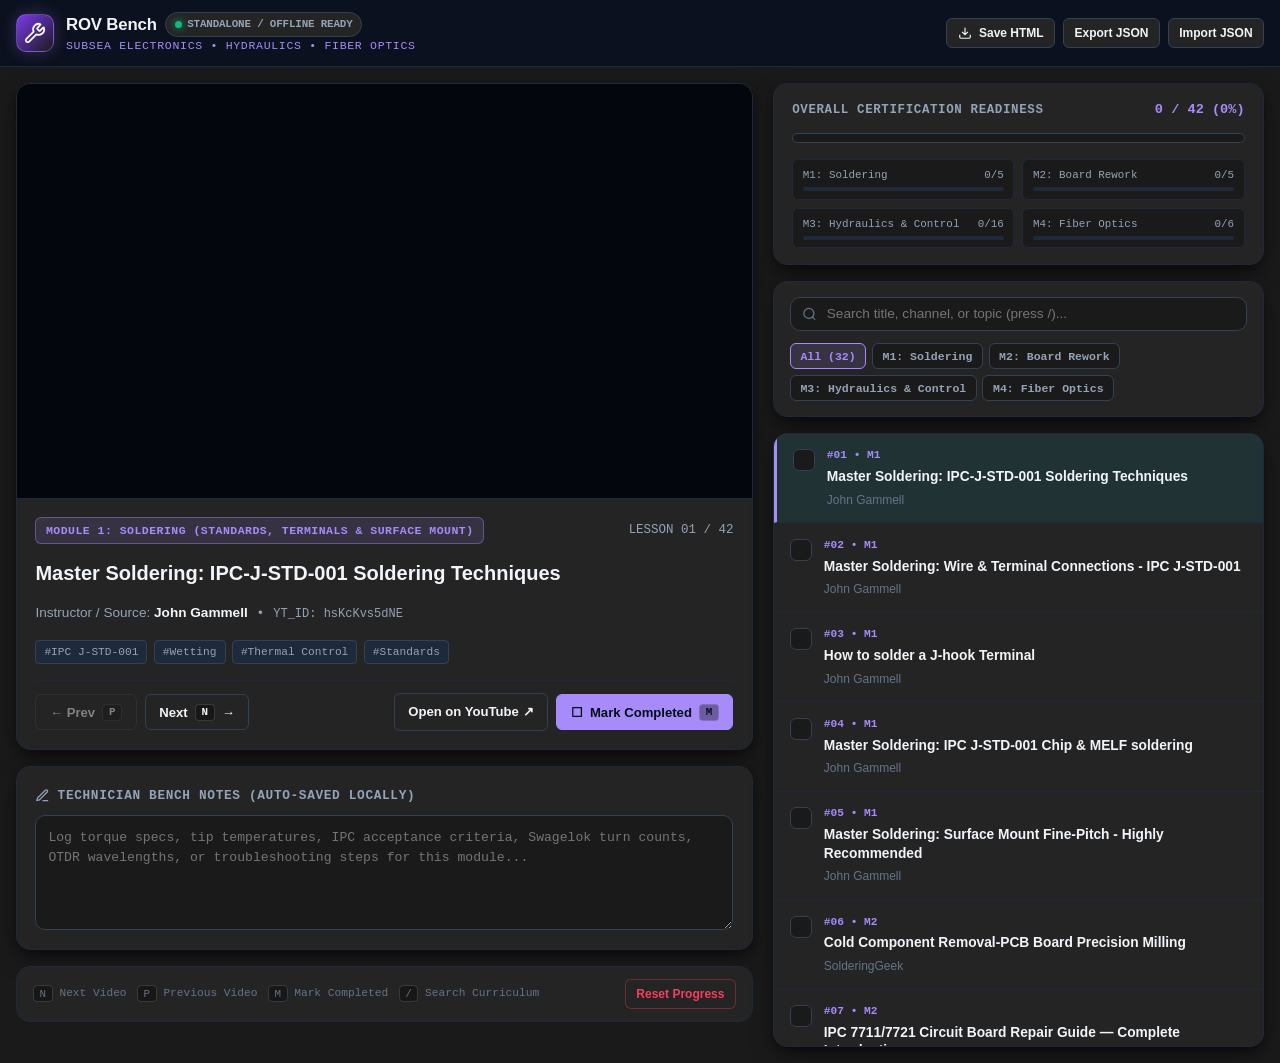
==== index.html @ f8f9118e "Fix curriculum syntax error: missing commas between module sections so script parses and stage rende" ====
<!DOCTYPE html>
<html lang="en" class="dark">
<head>
  <meta charset="UTF-8" />
  <meta name="viewport" content="width=device-width, initial-scale=1.0, maximum-scale=5.0" />
  <meta name="theme-color" content="#1a1a1a" />
  <meta name="apple-mobile-web-app-capable" content="yes" />
  <meta name="apple-mobile-web-app-status-bar-style" content="black-translucent" />
  <meta name="apple-mobile-web-app-title" content="ROV Bench" />
  <meta name="description" content="Complete ROV Bench covering Soldering, Board Rework, Hydraulics, Fiber Optics, Electrical/HV Safety, Schematics, LARS, and HSEQ." />
  <title>ROV Bench</title>
  <link rel="manifest" href="manifest.webmanifest" />
  <link rel="apple-touch-icon" href="icon-192.png" />
  <style>
    /* ==========================================================================
       DESIGN TOKENS & RESET (Zero-Dependency Tactical/Subsea Dark UI)
       ========================================================================== */
    :root {
      --bg-void: #070b14;
      --bg-base: #1a1a1a;
      --bg-surface: #242424;
      --bg-elevated: #1e293b;
      --bg-hover: #263349;
      --border-subtle: #1e293b;
      --border-strong: #334155;
      --text-primary: #f1f5f9;
      --text-secondary: #94a3b8;
      --text-muted: #64748b;
      --accent-cyan: #a78bfa;
      --accent-cyan-dim: rgba(167, 139, 250, 0.14);
      --accent-cyan-border: rgba(167, 139, 250, 0.4);
      --accent-amber: #f59e0b;
      --accent-amber-dim: rgba(245, 158, 11, 0.15);
      --accent-emerald: #10b981;
      --accent-emerald-dim: rgba(16, 185, 129, 0.15);
      --accent-rose: #f43f5e;
      --font-sans: -apple-system, BlinkMacSystemFont, "Segoe UI", Roboto, Oxygen, Ubuntu, Cantarell, "Helvetica Neue", sans-serif;
      --font-mono: ui-monospace, SFMono-Regular, Menlo, Monaco, Consolas, "Liberation Mono", "Courier New", monospace;
      --radius-sm: 6px;
      --radius-md: 10px;
      --radius-lg: 14px;
      --shadow-card: 0 10px 25px -5px rgba(0, 0, 0, 0.55), 0 4px 10px -2px rgba(0, 0, 0, 0.4);
    }

    *, *::before, *::after {
      box-sizing: border-box;
      margin: 0;
      padding: 0;
    }

    html, body {
      background-color: var(--bg-base);
      color: var(--text-primary);
      font-family: var(--font-sans);
      line-height: 1.5;
      min-height: 100vh;
      overflow-x: hidden;
      -webkit-font-smoothing: antialiased;
    }

    /* Custom Scrollbars */
    ::-webkit-scrollbar {
      width: 8px;
      height: 8px;
    }
    ::-webkit-scrollbar-track {
      background: var(--bg-base);
    }
    ::-webkit-scrollbar-thumb {
      background: var(--border-strong);
      border-radius: 4px;
    }
    ::-webkit-scrollbar-thumb:hover {
      background: var(--text-muted);
    }

    /* ==========================================================================
       HEADER & TELEMETRY TOPBAR
       ========================================================================== */
    .topbar {
      position: sticky;
      top: 0;
      z-index: 50;
      background: rgba(11, 17, 32, 0.92);
      backdrop-filter: blur(12px);
      border-bottom: 1px solid var(--border-subtle);
      padding: 0.75rem 1rem;
    }

    .topbar-inner {
      max-width: 1440px;
      margin: 0 auto;
      display: flex;
      flex-wrap: wrap;
      align-items: center;
      justify-content: space-between;
      gap: 0.75rem;
    }

    .brand {
      display: flex;
      align-items: center;
      gap: 0.75rem;
    }

    .brand-icon {
      width: 38px;
      height: 38px;
      border-radius: var(--radius-md);
      background: linear-gradient(135deg, #7c3aed, #1a1a1a);
      border: 1px solid var(--accent-cyan-border);
      display: flex;
      align-items: center;
      justify-content: center;
      flex-shrink: 0;
      box-shadow: 0 0 15px rgba(167, 139, 250, 0.25);
    }

    .brand-title {
      font-size: 1.05rem;
      font-weight: 700;
      letter-spacing: -0.01em;
      color: var(--text-primary);
      display: flex;
      align-items: center;
      gap: 0.5rem;
    }

    .brand-sub {
      font-family: var(--font-mono);
      font-size: 0.72rem;
      color: var(--accent-cyan);
      text-transform: uppercase;
      letter-spacing: 0.06em;
    }

    .pwa-status-badge {
      display: inline-flex;
      align-items: center;
      gap: 0.35rem;
      font-family: var(--font-mono);
      font-size: 0.68rem;
      padding: 0.2rem 0.55rem;
      border-radius: 999px;
      background: var(--bg-surface);
      border: 1px solid var(--border-strong);
      color: var(--text-secondary);
    }

    .status-dot {
      width: 7px;
      height: 7px;
      border-radius: 50%;
      background: var(--accent-emerald);
      box-shadow: 0 0 8px var(--accent-emerald);
    }

    .status-dot.offline {
      background: var(--accent-amber);
      box-shadow: 0 0 8px var(--accent-amber);
    }

    .topbar-actions {
      display: flex;
      flex-wrap: wrap;
      align-items: center;
      gap: 0.5rem;
    }

    /* ==========================================================================
       BUTTONS & INTERACTIVE CONTROLS
       ========================================================================== */
    .btn {
      display: inline-flex;
      align-items: center;
      justify-content: center;
      gap: 0.45rem;
      font-family: var(--font-sans);
      font-size: 0.82rem;
      font-weight: 600;
      padding: 0.5rem 0.85rem;
      border-radius: var(--radius-sm);
      border: 1px solid var(--border-strong);
      background: var(--bg-surface);
      color: var(--text-primary);
      cursor: pointer;
      transition: all 0.15s ease;
      text-decoration: none;
      user-select: none;
      min-height: 36px;
    }

    .btn:hover {
      background: var(--bg-elevated);
      border-color: var(--text-muted);
    }

    .btn:active {
      transform: translateY(1px);
    }

    .btn:disabled {
      opacity: 0.45;
      cursor: not-allowed;
      pointer-events: none;
    }

    .btn-primary {
      background: var(--accent-cyan);
      border-color: var(--accent-cyan);
      color: #041019;
    }

    .btn-primary:hover {
      background: #22d3ee;
      border-color: #22d3ee;
    }

    .btn-success {
      background: var(--accent-emerald-dim);
      border-color: rgba(16, 185, 129, 0.5);
      color: #34d399;
    }

    .btn-success:hover {
      background: rgba(16, 185, 129, 0.25);
    }

    .btn-amber {
      background: var(--accent-amber-dim);
      border-color: rgba(245, 158, 11, 0.45);
      color: #fbbf24;
    }

    .btn-amber:hover {
      background: rgba(245, 158, 11, 0.25);
    }

    .btn-sm {
      font-size: 0.75rem;
      padding: 0.35rem 0.65rem;
      min-height: 30px;
    }

    .kbd {
      font-family: var(--font-mono);
      font-size: 0.68rem;
      padding: 0.1rem 0.35rem;
      border-radius: 4px;
      background: rgba(0, 0, 0, 0.35);
      border: 1px solid rgba(255, 255, 255, 0.15);
      color: inherit;
    }

    /* ==========================================================================
       MAIN LAYOUT GRID
       ========================================================================== */
    .app-container {
      max-width: 1440px;
      margin: 0 auto;
      padding: 1rem;
      display: grid;
      grid-template-columns: 1fr;
      gap: 1.25rem;
    }

    @media (min-width: 1080px) {
      .app-container {
        grid-template-columns: minmax(0, 1.35fr) minmax(380px, 0.9fr);
        align-items: start;
      }
    }

    /* ==========================================================================
       STAGE / VIDEO PLAYER PANEL
       ========================================================================== */
    .stage-column {
      display: flex;
      flex-direction: column;
      gap: 1rem;
    }

    .card {
      background: var(--bg-surface);
      border: 1px solid var(--border-subtle);
      border-radius: var(--radius-lg);
      box-shadow: var(--shadow-card);
      overflow: hidden;
    }

    .player-wrapper {
      position: relative;
      width: 100%;
      padding-top: 56.25%; /* 16:9 Aspect Ratio */
      background: #03060c;
      border-bottom: 1px solid var(--border-subtle);
    }

    .player-wrapper iframe {
      position: absolute;
      top: 0;
      left: 0;
      width: 100%;
      height: 100%;
      border: 0;
    }

    .offline-player-notice {
      position: absolute;
      inset: 0;
      display: none;
      flex-direction: column;
      align-items: center;
      justify-content: center;
      text-align: center;
      padding: 1.5rem;
      background: radial-gradient(circle at center, #0f172a, #050811);
      gap: 0.75rem;
    }

    .offline-player-notice.visible {
      display: flex;
    }

    .stage-body {
      padding: 1.15rem;
      display: flex;
      flex-direction: column;
      gap: 1rem;
    }

    .stage-meta-top {
      display: flex;
      flex-wrap: wrap;
      align-items: center;
      justify-content: space-between;
      gap: 0.5rem;
    }

    .module-pill {
      font-family: var(--font-mono);
      font-size: 0.72rem;
      font-weight: 600;
      text-transform: uppercase;
      letter-spacing: 0.04em;
      padding: 0.25rem 0.6rem;
      border-radius: var(--radius-sm);
      background: var(--accent-cyan-dim);
      border: 1px solid var(--accent-cyan-border);
      color: var(--accent-cyan);
    }

    .lesson-index {
      font-family: var(--font-mono);
      font-size: 0.78rem;
      color: var(--text-secondary);
    }

    .video-heading {
      font-size: 1.25rem;
      font-weight: 700;
      line-height: 1.35;
      color: var(--text-primary);
    }

    .channel-row {
      display: flex;
      flex-wrap: wrap;
      align-items: center;
      gap: 0.65rem;
      font-size: 0.85rem;
      color: var(--text-secondary);
    }

    .tag-list {
      display: flex;
      flex-wrap: wrap;
      gap: 0.4rem;
    }

    .tag {
      font-family: var(--font-mono);
      font-size: 0.7rem;
      padding: 0.18rem 0.5rem;
      border-radius: 4px;
      background: var(--bg-elevated);
      color: var(--text-secondary);
      border: 1px solid var(--border-strong);
    }

    .stage-controls {
      display: flex;
      flex-wrap: wrap;
      align-items: center;
      justify-content: space-between;
      gap: 0.65rem;
      padding-top: 0.75rem;
      border-top: 1px solid var(--border-subtle);
    }

    .nav-group {
      display: flex;
      align-items: center;
      gap: 0.5rem;
    }

    /* ==========================================================================
       TECHNICIAN BENCH NOTES
       ========================================================================== */
    .notes-panel {
      padding: 1.15rem;
      display: flex;
      flex-direction: column;
      gap: 0.65rem;
    }

    .notes-header {
      display: flex;
      align-items: center;
      justify-content: space-between;
      gap: 0.5rem;
    }

    .notes-title {
      font-family: var(--font-mono);
      font-size: 0.8rem;
      font-weight: 700;
      text-transform: uppercase;
      letter-spacing: 0.05em;
      color: var(--text-secondary);
      display: flex;
      align-items: center;
      gap: 0.45rem;
    }

    .notes-saved-indicator {
      font-family: var(--font-mono);
      font-size: 0.72rem;
      color: var(--accent-emerald);
      opacity: 0;
      transition: opacity 0.25s ease;
    }

    .notes-saved-indicator.show {
      opacity: 1;
    }

    .notes-textarea {
      width: 100%;
      min-height: 115px;
      resize: vertical;
      background: var(--bg-base);
      border: 1px solid var(--border-strong);
      border-radius: var(--radius-md);
      padding: 0.75rem;
      color: var(--text-primary);
      font-family: var(--font-mono);
      font-size: 0.82rem;
      line-height: 1.5;
      transition: border-color 0.15s ease;
    }

    .notes-textarea:focus {
      outline: none;
      border-color: var(--accent-cyan);
    }

    /* ==========================================================================
       CURRICULUM SIDEBAR & PROGRESS TELEMETRY
       ========================================================================== */
    .sidebar-column {
      display: flex;
      flex-direction: column;
      gap: 1rem;
    }

    .progress-card {
      padding: 1rem 1.15rem;
      display: flex;
      flex-direction: column;
      gap: 0.75rem;
    }

    .progress-header {
      display: flex;
      align-items: baseline;
      justify-content: space-between;
      gap: 0.5rem;
    }

    .progress-label {
      font-family: var(--font-mono);
      font-size: 0.78rem;
      font-weight: 700;
      text-transform: uppercase;
      letter-spacing: 0.05em;
      color: var(--text-secondary);
    }

    .progress-stats {
      font-family: var(--font-mono);
      font-size: 0.85rem;
      font-weight: 700;
      color: var(--accent-cyan);
    }

    .progress-track {
      width: 100%;
      height: 10px;
      background: var(--bg-base);
      border-radius: 999px;
      overflow: hidden;
      border: 1px solid var(--border-strong);
    }

    .progress-fill {
      height: 100%;
      width: 0%;
      background: linear-gradient(90deg, #0891b2, #10b981);
      transition: width 0.3s cubic-bezier(0.4, 0, 0.2, 1);
    }

    .module-mini-bars {
      display: grid;
      grid-template-columns: repeat(2, 1fr);
      gap: 0.5rem;
      padding-top: 0.25rem;
    }

    .mini-stat {
      background: var(--bg-base);
      border: 1px solid var(--border-subtle);
      border-radius: var(--radius-sm);
      padding: 0.45rem 0.6rem;
      display: flex;
      flex-direction: column;
      gap: 0.25rem;
    }

    .mini-stat-top {
      display: flex;
      justify-content: space-between;
      font-family: var(--font-mono);
      font-size: 0.68rem;
      color: var(--text-secondary);
    }

    .mini-track {
      height: 4px;
      background: var(--bg-elevated);
      border-radius: 2px;
      overflow: hidden;
    }

    .mini-fill {
      height: 100%;
      background: var(--accent-cyan);
      transition: width 0.3s ease;
    }

    /* Filter & Search Controls */
    .filter-card {
      padding: 0.9rem 1rem;
      display: flex;
      flex-direction: column;
      gap: 0.75rem;
    }

    .search-box {
      position: relative;
      width: 100%;
    }

    .search-input {
      width: 100%;
      background: var(--bg-base);
      border: 1px solid var(--border-strong);
      border-radius: var(--radius-md);
      padding: 0.55rem 0.85rem 0.55rem 2.25rem;
      color: var(--text-primary);
      font-family: var(--font-sans);
      font-size: 0.85rem;
    }

    .search-input:focus {
      outline: none;
      border-color: var(--accent-cyan);
    }

    .search-icon {
      position: absolute;
      left: 0.75rem;
      top: 50%;
      transform: translateY(-50%);
      color: var(--text-muted);
      pointer-events: none;
    }

    .filter-tabs {
      display: flex;
      flex-wrap: wrap;
      gap: 0.35rem;
    }

    .tab-btn {
      font-family: var(--font-mono);
      font-size: 0.72rem;
      font-weight: 600;
      padding: 0.35rem 0.6rem;
      border-radius: var(--radius-sm);
      background: var(--bg-base);
      border: 1px solid var(--border-strong);
      color: var(--text-secondary);
      cursor: pointer;
      transition: all 0.15s ease;
    }

    .tab-btn:hover {
      color: var(--text-primary);
      border-color: var(--text-muted);
    }

    .tab-btn.active {
      background: var(--accent-cyan-dim);
      border-color: var(--accent-cyan);
      color: var(--accent-cyan);
    }

    /* Curriculum List */
    .lesson-list {
      display: flex;
      flex-direction: column;
      max-height: 68vh;
      overflow-y: auto;
    }

    .lesson-item {
      display: flex;
      align-items: flex-start;
      gap: 0.75rem;
      padding: 0.85rem 1rem;
      border-bottom: 1px solid var(--border-subtle);
      cursor: pointer;
      transition: background 0.15s ease;
    }

    .lesson-item:last-child {
      border-bottom: none;
    }

    .lesson-item:hover {
      background: var(--bg-elevated);
    }

    .lesson-item.active {
      background: rgba(6, 182, 212, 0.09);
      border-left: 3px solid var(--accent-cyan);
    }

    .lesson-item.completed .lesson-item-title {
      color: var(--text-secondary);
    }

    .check-btn {
      width: 22px;
      height: 22px;
      border-radius: 6px;
      border: 1.5px solid var(--border-strong);
      background: var(--bg-base);
      display: flex;
      align-items: center;
      justify-content: center;
      flex-shrink: 0;
      margin-top: 2px;
      cursor: pointer;
      color: transparent;
      transition: all 0.15s ease;
    }

    .check-btn:hover {
      border-color: var(--accent-emerald);
    }

    .check-btn.checked {
      background: var(--accent-emerald);
      border-color: var(--accent-emerald);
      color: #03150e;
    }

    .lesson-item-content {
      flex: 1;
      min-width: 0;
      display: flex;
      flex-direction: column;
      gap: 0.25rem;
    }

    .lesson-item-header {
      display: flex;
      align-items: center;
      justify-content: space-between;
      gap: 0.5rem;
    }

    .lesson-num {
      font-family: var(--font-mono);
      font-size: 0.7rem;
      color: var(--accent-cyan);
      font-weight: 700;
    }

    .note-dot {
      font-family: var(--font-mono);
      font-size: 0.65rem;
      color: var(--accent-amber);
      background: var(--accent-amber-dim);
      padding: 0.05rem 0.35rem;
      border-radius: 4px;
    }

    .lesson-item-title {
      font-size: 0.86rem;
      font-weight: 600;
      color: var(--text-primary);
      line-height: 1.35;
    }

    .lesson-item-channel {
      font-size: 0.75rem;
      color: var(--text-muted);
    }

    .empty-state {
      padding: 2.5rem 1rem;
      text-align: center;
      color: var(--text-muted);
      font-size: 0.88rem;
    }

    /* ==========================================================================
       TOAST NOTIFICATION & DATA MODAL
       ========================================================================== */
    .toast {
      position: fixed;
      bottom: 1.25rem;
      right: 1.25rem;
      z-index: 100;
      background: var(--bg-elevated);
      border: 1px solid var(--accent-cyan-border);
      color: var(--text-primary);
      padding: 0.7rem 1rem;
      border-radius: var(--radius-md);
      font-size: 0.82rem;
      font-weight: 500;
      box-shadow: 0 12px 30px rgba(0, 0, 0, 0.65);
      transform: translateY(120%);
      opacity: 0;
      transition: all 0.25s ease;
      max-width: 340px;
    }

    .toast.show {
      transform: translateY(0);
      opacity: 1;
    }

    .data-bar {
      display: flex;
      flex-wrap: wrap;
      align-items: center;
      justify-content: space-between;
      gap: 0.5rem;
      padding: 0.75rem 1rem;
      background: var(--bg-surface);
      border: 1px solid var(--border-subtle);
      border-radius: var(--radius-lg);
    }

    .shortcut-hint {
      font-family: var(--font-mono);
      font-size: 0.7rem;
      color: var(--text-muted);
      display: flex;
      flex-wrap: wrap;
      gap: 0.65rem;
    }

    @media (max-width: 640px) {
      .shortcut-hint {
        display: none;
      }
      .video-heading {
        font-size: 1.08rem;
      }
    }
  </style>
</head>
<body>

  <!-- TOP TELEMETRY & PWA BAR -->
  <header class="topbar">
    <div class="topbar-inner">
      <div class="brand">
        <div class="brand-icon" aria-hidden="true">
          <svg width="22" height="22" viewBox="0 0 24 24" fill="none" stroke="currentColor" stroke-width="2" stroke-linecap="round" stroke-linejoin="round">
            <path d="M14.7 6.3a1 1 0 0 0 0 1.4l1.6 1.6a1 1 0 0 0 1.4 0l3.106-3.105c.32-.322.863-.22.983.218a6 6 0 0 1-8.259 7.057l-7.91 7.91a1 1 0 0 1-2.999-3l7.91-7.91a6 6 0 0 1 7.057-8.259c.438.12.54.662.219.984z"/>
          </svg>
        </div>
        <div>
          <div class="brand-title">
            ROV Bench
            <span id="pwa-badge" class="pwa-status-badge" title="Progressive Web App & Offline Cache Status">
              <span id="net-dot" class="status-dot"></span>
              <span id="pwa-status-text">PWA READY</span>
            </span>
          </div>
          <div class="brand-sub">Subsea Electronics &bull; Hydraulics &bull; Fiber Optics</div>
        </div>
      </div>

      <div class="topbar-actions">
        <button id="btn-install-pwa" class="btn btn-amber btn-sm" style="display: none;" title="Install as Standalone App">
          <svg width="14" height="14" viewBox="0 0 24 24" fill="none" stroke="currentColor" stroke-width="2.2"><path d="M12 3v12m0 0l-4-4m4 4l4-4M4 17v2a2 2 0 002 2h12a2 2 0 002-2v-2"/></svg>
          Install App
        </button>
        <button id="btn-download-html" class="btn btn-sm" title="Download this complete self-contained HTML file for offline use">
          <svg width="14" height="14" viewBox="0 0 24 24" fill="none" stroke="currentColor" stroke-width="2"><path d="M21 15v4a2 2 0 01-2 2H5a2 2 0 01-2-2v-4M7 10l5 5 5-5M12 15V3"/></svg>
          Save HTML
        </button>
        <button id="btn-export-json" class="btn btn-sm" title="Export progress and notes to JSON">
          Export JSON
        </button>
        <button id="btn-import-json" class="btn btn-sm" title="Import progress and notes from JSON">
          Import JSON
        </button>
        <input type="file" id="import-file-input" accept=".json,application/json" style="display: none;" />
      </div>
    </div>
  </header>

  <!-- MAIN WORKSPACE -->
  <main class="app-container">

    <!-- LEFT / TOP: VIDEO STAGE & TECHNICIAN BENCH NOTES -->
    <section class="stage-column">
      <article class="card">
        <div class="player-wrapper">
          <iframe
            id="yt-player"
            title="ROV Bench Video Player"
            allow="accelerometer; autoplay; clipboard-write; encrypted-media; gyroscope; picture-in-picture; web-share"
            allowfullscreen
            referrerpolicy="strict-origin-when-cross-origin">
          </iframe>
          <div id="offline-notice" class="offline-player-notice">
            <svg width="36" height="36" viewBox="0 0 24 24" fill="none" stroke="#f59e0b" stroke-width="2"><path d="M1 1l22 22M16.72 11.06A10.94 10.94 0 0119 12.55M5 12.55a10.94 10.94 0 015.17-2.39M10.71 5.05A16 16 0 0122.58 9M1.42 9a15.91 15.91 0 014.7-2.88M8.53 16.11a6 6 0 016.95 0M12 20h.01"/></svg>
            <strong>Offline Mode Active</strong>
            <p style="font-size: 0.85rem; color: var(--text-secondary); max-width: 360px;">
              YouTube video streaming requires an active network connection. Your curriculum index, completion checkboxes, and technician notes remain fully available offline.
            </p>
          </div>
        </div>

        <div class="stage-body">
          <div class="stage-meta-top">
            <span id="stage-module" class="module-pill">Module 1: Soldering</span>
            <span id="stage-counter" class="lesson-index">LESSON — / —</span>
          </div>

          <h1 id="stage-title" class="video-heading"></h1>

          <div class="channel-row">
            <span>Instructor / Source: <strong id="stage-channel" style="color: var(--text-primary);">—</strong></span>
            <span>&bull;</span>
            <span id="stage-yt-id" style="font-family: var(--font-mono); font-size: 0.75rem;">ID: —</span>
          </div>

          <div id="stage-tags" class="tag-list"></div>

          <div class="stage-controls">
            <div class="nav-group">
              <button id="btn-prev" class="btn" title="Previous Lesson (Shortcut: P)">
                &larr; Prev <span class="kbd">P</span>
              </button>
              <button id="btn-next" class="btn" title="Next Lesson (Shortcut: N)">
                Next <span class="kbd">N</span> &rarr;
              </button>
            </div>

            <div class="nav-group">
              <a id="btn-open-yt" href="#" target="_blank" rel="noopener noreferrer" class="btn" title="Open video directly on YouTube">
                Open on YouTube &#8599;
              </a>
              <button id="btn-toggle-complete" class="btn btn-primary" title="Toggle Completed (Shortcut: M)">
                <span id="complete-btn-icon">&#9744;</span>
                <span id="complete-btn-text">Mark Completed</span>
                <span class="kbd">M</span>
              </button>
            </div>
          </div>
        </div>
      </article>

      <!-- TECHNICIAN NOTES -->
      <article class="card notes-panel">
        <div class="notes-header">
          <div class="notes-title">
            <svg width="15" height="15" viewBox="0 0 24 24" fill="none" stroke="currentColor" stroke-width="2"><path d="M12 20h9M16.5 3.5a2.121 2.121 0 013 3L7 19l-4 1 1-4L16.5 3.5z"/></svg>
            Technician Bench Notes (Auto-Saved Locally)
          </div>
          <span id="notes-saved-badge" class="notes-saved-indicator">SAVED TO STORAGE</span>
        </div>
        <textarea
          id="notes-input"
          class="notes-textarea"
          placeholder="Log torque specs, tip temperatures, IPC acceptance criteria, Swagelok turn counts, OTDR wavelengths, or troubleshooting steps for this module..."></textarea>
      </article>

      <!-- KEYBOARD SHORTCUTS FOOTER -->
      <div class="data-bar">
        <div class="shortcut-hint">
          <span><span class="kbd">N</span> Next Video</span>
          <span><span class="kbd">P</span> Previous Video</span>
          <span><span class="kbd">M</span> Mark Completed</span>
          <span><span class="kbd">/</span> Search Curriculum</span>
        </div>
        <button id="btn-reset-progress" class="btn btn-sm" style="color: var(--accent-rose); border-color: rgba(244, 63, 94, 0.35);">
          Reset Progress
        </button>
      </div>
    </section>

    <!-- RIGHT: PROGRESS TELEMETRY & CURRICULUM INDEX -->
    <aside class="sidebar-column">
      <!-- COMPLETION PROGRESS -->
      <div class="card progress-card">
        <div class="progress-header">
          <span class="progress-label">Overall Certification Readiness</span>
          <span id="overall-stats" class="progress-stats">0 / 42 (0%)</span>
        </div>
        <div class="progress-track">
          <div id="overall-bar" class="progress-fill"></div>
        </div>

        <div class="module-mini-bars" id="module-mini-bars">
          <!-- Populated dynamically -->
        </div>
      </div>

      <!-- FILTER & SEARCH -->
      <div class="card filter-card">
        <div class="search-box">
          <svg class="search-icon" width="15" height="15" viewBox="0 0 24 24" fill="none" stroke="currentColor" stroke-width="2"><circle cx="11" cy="11" r="8"/><path d="M21 21l-4.35-4.35"/></svg>
          <input
            type="search"
            id="search-input"
            class="search-input"
            placeholder="Search title, channel, or topic (press /)..." />
        </div>

        <div class="filter-tabs" id="filter-tabs">
          <button class="tab-btn active" data-module="all">All (32)</button>
          <button class="tab-btn" data-module="1">M1: Soldering</button>
          <button class="tab-btn" data-module="2">M2: Board Rework</button>
          <button class="tab-btn" data-module="3">M3: Hydraulics &amp; Control</button>
          <button class="tab-btn" data-module="4">M4: Fiber Optics</button>
        </div>
      </div>

      <!-- LESSON LIST -->
      <div class="card">
        <div id="lesson-list" class="lesson-list" role="list">
          <!-- Populated dynamically -->
        </div>
      </div>
    </aside>

  </main>

  <!-- TOAST FEEDBACK -->
  <div id="toast" class="toast" role="status" aria-live="polite"></div>

  <script>
    /* ==========================================================================
       1. CURRICULUM DATASET (32 Curated Videos in Exact Sequence)
       ========================================================================== */
    const MODULES = {
      1: { short: "M1: Soldering", full: "Module 1: Soldering (Standards, Terminals & Surface Mount)" },
      2: { short: "M2: Board Rework", full: "Module 2: Board & Mechanical Repair (Milling, Pad/Trace Reconstruction)" },
      3: { short: "M3: Hydraulics & Control", full: "Module 3: Relays, Servos, Fittings & Hydraulics" },
      4: { short: "M4: Fiber Optics", full: "Module 4: Fiber Optic Repair (Stripping, Cleaving, Splicing & OTDR)" },
      5: { short: "M5: Electrical & Safety", full: "Module 5: Electrical Systems, HV Safety, LOTO & Insulation Testing" },
      6: { short: "M6: Hydraulic Schematics", full: "Module 6: Hydraulic Circuit Schematics & System Diagnostics" },
      7: { short: "M7: LARS & HSEQ", full: "Module 7: Launch & Recovery Systems, PTW, Toolbox Talks & Operations" }
    };

    const CURRICULUM = [
      // Module 1: Soldering (Standards, Terminals & Surface Mount)
      { num: 1, id: "hsKcKvs5dNE", module: 1, title: "Master Soldering: IPC-J-STD-001 Soldering Techniques", channel: "John Gammell", tags: ["IPC J-STD-001", "Wetting", "Thermal Control", "Standards"] },
      { num: 2, id: "bWIaUtqTPaM", module: 1, title: "Master Soldering: Wire & Terminal Connections - IPC J-STD-001", channel: "John Gammell", tags: ["Turret Terminals", "Cup Terminals", "Wire Prep", "Harnessing"] },
      { num: 3, id: "xhescTuFs-U", module: 1, title: "How to solder a J-hook Terminal", channel: "John Gammell", tags: ["J-Hook", "Mechanical Wrap", "Stress Relief", "Subsea Interconnect"] },
      { num: 4, id: "_6tpQE7ptqo", module: 1, title: "Master Soldering: IPC J-STD-001 Chip & MELF soldering", channel: "John Gammell", tags: ["SMD Passives", "MELF", "Fillets", "IPC Inspection"] },
      { num: 5, id: "6PB0u8irn-4", module: 1, title: "Master Soldering: Surface Mount Fine-Pitch - Highly Recommended", channel: "John Gammell", tags: ["Fine-Pitch QFP", "Drag Soldering", "Flux Management", "IC Rework"] },

      // Module 2: Board & Mechanical Repair (Milling, Pad/Trace Reconstruction & Damage)
      { num: 6, id: "m0TkfCRudDU", module: 2, title: "Cold Component Removal-PCB Board Precision Milling", channel: "SolderingGeek", tags: ["Precision Milling", "Cold Removal", "Substrate Protection"] },
      { num: 7, id: "B6FDkP7_glU", module: 2, title: "IPC 7711/7721 Circuit Board Repair Guide — Complete Introduction", channel: "Circuit Technology Center, Inc.", tags: ["IPC-7711/7721", "Laminate Repair", "2M Standards", "Rework Overview"] },
      { num: 8, id: "AR0lb7YI0v4", module: 2, title: "How To Repair Damaged / Missing PCB Pads || 4 Great Methods", channel: "Mr SolderFix", tags: ["Lifted Pads", "Epoxy Bonding", "Pad Reconstruction"] },
      { num: 9, id: "fzAMAZFv9D0", module: 2, title: "How To Repair Damaged PCB Pads / Traces || Copper Soldering", channel: "Mr SolderFix", tags: ["Broken Traces", "Copper Foil", "Jumper Routing"] },
      { num: 10, id: "JtPmpqRWU2Q", module: 2, title: "How To Repair Damaged Pads, Traces and IC Pins", channel: "Mr SolderFix", tags: ["IC Pin Restoration", "Micro-Jumpers", "PCB Triage"] },

      // Module 3: Relays, Servos, Fittings & Hydraulics
      { num: 11, id: "FFL6cXns0R4", module: 3, title: "How Relays Work | Electromagnetic Relays Explained", channel: "ISCA Engineering", tags: ["Electromagnetic Relays", "Coil & Contacts", "Switching"] },
      { num: 12, id: "n594CkrP6xE", module: 3, title: "How Relays Work - Basic Working Principle", channel: "The Engineering Mindset", tags: ["NO/NC Contacts", "Flyback Protection", "Control Circuits"] },
      { num: 13, id: "_lrk2yN4Vnk", module: 3, title: "How a Relay Works in Electrical Schematics", channel: "Chris Guyatt", tags: ["Ladder Schematics", "Troubleshooting", "Control Logic"] },
      { num: 14, id: "q1labA0dx0M", module: 3, title: "Proportional Hydraulics, Proportional Valve, Servo Valve - How It Works", channel: "learnchannel", tags: ["Servo Valves", "Proportional Control", "Manipulators"] },
      { num: 15, id: "5jmSS8EQ-9M", module: 3, title: "What are Servo Control Valves? - Tutorials and Explanation", channel: "Instrumentation Tools", tags: ["Closed-Loop", "Spool Actuation", "Electro-Hydraulic"] },
      { num: 16, id: "jB_Nyje_HNE", module: 3, title: "How to Assemble Tube Fittings (1\" and Under)", channel: "Swagelok", tags: ["Swagelok", "Twin-Ferrule", "1-1/4 Turns", "Gap Gauge"] },
      { num: 17, id: "4vVaZ91niQk", module: 3, title: "How to Assemble Tube Adapters (1\" and Under)", channel: "Swagelok", tags: ["Tube Adapters", "High Pressure", "Leak-Free Seal"] },
      { num: 18, id: "_x2LVd2oPW4", module: 3, title: "Parker Triple-Lok Hydraulic Fitting Assembly", channel: "Parker Hannifin", tags: ["Triple-Lok", "37-Degree Flare", "Torque Specs"] },
      { num: 19, id: "miL2OhH5xwU", module: 3, title: "Mastering JIC Connections: Step-by-Step Assembly Guide", channel: "Tompkins Industries, INC", tags: ["JIC 37°", "Flats From Wrench Resistance", "Hydraulic Hoses"] },
      { num: 20, id: "nxwIegjzyUU", module: 3, title: "How to Assemble the Parflex 51R Field Attachable Hydraulic Fittings", channel: "Parker Hannifin", tags: ["Field Attachable", "Thermoplastic Hose", "Subsea Whip Repair"] },
      { num: 21, id: "Isc08DU6WTE", module: 3, title: "Relief Valve Basics", channel: "LunchBox Sessions", tags: ["Pressure Relief", "Overpressure Protection", "HPU"] },
      { num: 22, id: "nuMgLgBNG1k", module: 3, title: "How To Interpret Pressure Valves", channel: "LunchBox Sessions", tags: ["Hydraulic Schematics", "Sequence & Reducing Valves"] },
      { num: 23, id: "h67OZtgbTlY", module: 3, title: "How to Use System Pressure to Troubleshoot", channel: "LunchBox Sessions", tags: ["Pressure Diagnostics", "Internal Leakage", "Fault Isolation"] },
      { num: 24, id: "jcCG6yJw1FY", module: 3, title: "Pressure Compensated Pump Adjustments - Part 1", channel: "LunchBox Sessions", tags: ["Variable Displacement", "Compensator Spool", "ROV HPU"] },
      { num: 25, id: "Wbr0LxEPoCY", module: 3, title: "Hydraulics Maintenance and Troubleshooting Stories", channel: "LunchBox Sessions", tags: ["Field Maintenance", "Contamination Control", "Diagnostics"] },
      { num: 26, id: "mETStnqhHmM", module: 3, title: "Tecnadyne PC2X Pressure Compensator Operation", channel: "Tecnadyne", tags: ["Subsea Pressure Compensation", "Oil-Filled Pods", "Depth Rating"] },

      // Module 4: Fiber Optic Repair (Stripping, Cleaving, Splicing, Testing & Full Course)
      { num: 27, id: "KrCF5niXrfo", module: 4, title: "Fundamentals of Fiber Optic Stripping | Johnny's Tool Box", channel: "Fiber Instrument Sales", tags: ["Buffer Stripping", "Cladding Safety", "Fiber Prep"] },
      { num: 28, id: "svlOdan3Lns", module: 4, title: "How To Strip Fiber Optic Cable | Instructional", channel: "Fiber Instrument Sales", tags: ["Jacket Removal", "Kevlar Strength Member", "Tether Prep"] },
      { num: 29, id: "iyCtMSSX9-0", module: 4, title: "Cleaving: Prepping Fiber Optic Cable | Instructional", channel: "Fiber Instrument Sales", tags: ["Precision Cleaver", "End-Face Angle", "Splice Prep"] },
      { num: 30, id: "vjpkQbgbAik", module: 4, title: "How To Splice Ribbon Fiber | Instructional", channel: "Fiber Instrument Sales", tags: ["Fusion Splicing", "Arc Calibration", "Low Attenuation"] },
      { num: 31, id: "xChGVAIfxoY", module: 4, title: "Using Real Time On An OTDR | Instructional", channel: "Fiber Instrument Sales", tags: ["OTDR Diagnostics", "Reflectance", "Tether Fault Location"] },
      { num: 32, id: "pXy2s8bfRY4", module: 4, title: "Free 2 Hour Fiber Optic Training", channel: "Fiber Instrument Sales", tags: ["Complete Fiber Course", "Connectors", "Testing & Loss Budget"] },

      // Module 5: Electrical Systems, HV Safety, LOTO & Insulation Testing
      { num: 33, id: "SADu74RhfGA", module: 5, title: "MTCS Online High Voltage Training Course (Isolation & Proving Dead)", channel: "MTCS UK | Offshore Competence & Training", tags: ["HV Isolation", "LOTO", "Proving Dead", "ROV HV", "IMCA R005"] },
      { num: 34, id: "HcvJ_Xp-ofo", module: 5, title: "OSHA Lockout Tagout Safety Video: Electrical LOTO Procedure Training", channel: "Safelyio", tags: ["LOTO", "Energy Isolation", "OSHA", "Verification"] },
      { num: 35, id: "3Q90RTNPJ2M", module: 5, title: "SR Cables Testing & Meggering! Insulation Resistance Testing", channel: "EHT Group", tags: ["Insulation Resistance", "Megger", "IR Testing", "Umbilical"] },

      // Module 6: Hydraulic Circuit Schematics & System Diagnostics
      { num: 36, id: "hrBq6GBPLKc", module: 6, title: "How To Read Hydraulic Power Unit Schematics", channel: "LunchBox Sessions", tags: ["HPU Schematic", "Pump Symbols", "Reservoir", "Filters"] },
      { num: 37, id: "4wp5jpGdumM", module: 6, title: "How To Read Valve Section Schematics", channel: "LunchBox Sessions", tags: ["Directional Valves", "Relief Valves", "Circuit Reading"] },
      { num: 38, id: "p2hra4R0_KI", module: 6, title: "How to Read Cylinder Section Schematics", channel: "LunchBox Sessions", tags: ["Actuators", "Cylinder Symbols", "Schematic Reading"] },

      // Module 7: Launch & Recovery Systems, PTW, Toolbox Talks & Operations
      { num: 39, id: "dTmz1fsyQsY", module: 7, title: "ROV - Launch and Recovery System. Winch & A-Frame", channel: "Ennsub", tags: ["LARS", "A-Frame", "Winch", "ROV Deployment"] },
      { num: 40, id: "9uXWTCUnEng", module: 7, title: "From re-spool to ready — Launch and Recovery System (LARS) assembly", channel: "Bishop Lifting", tags: ["LARS Assembly", "Wire Rope", "Winch Re-spool"] },
      { num: 41, id: "LZrqRKzVz9U", module: 7, title: "Permit to work system in oil and gas industry | PTW Safety Complete Training", channel: "SoNu SiNgH Refinery", tags: ["PTW", "Permit to Work", "Offshore Safety", "HSEQ"] },
      { num: 42, id: "cbXpHHiAp00", module: 7, title: "How to Conduct an Effective Toolbox Talk | Complete HSE Training Guide", channel: "DORIS HSE DOMAIN", tags: ["Toolbox Talk", "TBT", "Risk Assessment", "Pre-job Brief"] }
    ];

    /* ==========================================================================
       2. STATE MANAGEMENT & LOCALSTORAGE PERSISTENCE
       ========================================================================== */
    const STORAGE_KEY = "rov_maintainer_pwa_state_v1";

    let appState = {
      activeVideoId: CURRICULUM[0].id,
      completed: {}, // { [videoId]: true }
      notes: {},     // { [videoId]: "string" }
      filterModule: "all",
      searchQuery: ""
    };

    function loadState() {
      try {
        const raw = localStorage.getItem(STORAGE_KEY);
        if (raw) {
          const parsed = JSON.parse(raw);
          appState = {
            ...appState,
            ...parsed,
            completed: parsed.completed || {},
            notes: parsed.notes || {}
          };
        }
      } catch (err) {
        console.warn("Unable to read localStorage:", err);
      }
    }

    function saveState() {
      try {
        localStorage.setItem(STORAGE_KEY, JSON.stringify(appState));
      } catch (err) {
        console.warn("Unable to write localStorage:", err);
      }
    }

    /* ==========================================================================
       3. PWA MANIFEST (DYNAMIC BLOB) & SERVICE WORKER REGISTRATION
       ========================================================================== */
    function initPWA() {
      // Generate crisp tactical ROV SVG icons as data URLs
      const createSvgIcon = (size) => {
        const svg = `<svg xmlns="http://www.w3.org/2000/svg" width="${size}" height="${size}" viewBox="0 0 512 512">
          <rect width="512" height="512" rx="112" fill="#0f172a"/>
          <rect x="24" y="24" width="464" height="464" rx="92" fill="none" stroke="#06b6d4" stroke-width="16"/>
          <rect x="96" y="168" width="320" height="176" rx="44" fill="#1e293b" stroke="currentColor" stroke-width="20"/>
          <circle cx="184" cy="256" r="36" fill="#06b6d4"/>
          <circle cx="328" cy="256" r="36" fill="#06b6d4"/>
          <path d="M256 168V104M196 104h120M152 344v52M360 344v52" stroke="currentColor" stroke-width="22" stroke-linecap="round"/>
        </svg>`;
        return "data:image/svg+xml;charset=utf-8," + encodeURIComponent(svg);
      };

      const icon192 = createSvgIcon(192);
      const icon512 = createSvgIcon(512);

      const appleIconLink = document.getElementById("dynamic-apple-icon");
      if (appleIconLink) appleIconLink.href = icon192;

      const manifestObj = {
        name: "ROV Bench",
        short_name: "ROV Bench",
        description: "Subsea ROV Technician Training: Soldering, Board Rework, Relays, Servos, Hydraulics, and Fiber Optics.",
        start_url: window.location.href.split("#")[0],
        display: "standalone",
        background_color: "#0b1120",
        theme_color: "#0f172a",
        orientation: "any",
        icons: [
          { src: icon192, sizes: "192x192", type: "image/svg+xml", purpose: "any maskable" },
          { src: icon512, sizes: "512x512", type: "image/svg+xml", purpose: "any maskable" }
        ]
      };

      try {
        const manifestBlob = new Blob([JSON.stringify(manifestObj)], { type: "application/manifest+json" });
        const manifestURL = URL.createObjectURL(manifestBlob);
        document.getElementById("dynamic-manifest").setAttribute("href", manifestURL);
      } catch (e) {
        console.warn("Manifest Blob creation skipped:", e);
      }

      // Register inline Service Worker where supported by origin (http/https)
      const badgeText = document.getElementById("pwa-status-text");
      if ("serviceWorker" in navigator && (window.location.protocol === "https:" || window.location.hostname === "localhost" || window.location.hostname === "127.0.0.1")) {
        const swCode = `
          const CACHE_NAME = 'rov-curriculum-v2';
          self.addEventListener('install', (event) => {
            self.skipWaiting();
            event.waitUntil(
              caches.open(CACHE_NAME).then((cache) => cache.addAll([self.location.href]).catch(() => {}))
            );
          });
          self.addEventListener('activate', (event) => {
            event.waitUntil(self.clients.claim());
          });
          self.addEventListener('fetch', (event) => {
            if (event.request.method !== 'GET') return;
            // Network-first for the page itself so updates land immediately
            if (event.request.mode === 'navigate' || event.request.destination === 'document') {
              event.respondWith(
                fetch(event.request).catch(() => caches.match(event.request))
              );
              return;
            }
            event.respondWith(
              caches.match(event.request).then((cached) => {
                return cached || fetch(event.request).then((response) => {
                  if (response && response.status === 200 && response.type === 'basic') {
                    const clone = response.clone();
                    caches.open(CACHE_NAME).then((cache) => cache.put(event.request, clone));
                  }
                  return response;
                }).catch(() => cached);
              })
            );
          });
        `;
        try {
          const swBlob = new Blob([swCode], { type: "application/javascript" });
          const swUrl = URL.createObjectURL(swBlob);
          navigator.serviceWorker.register(swUrl)
            .then(() => { badgeText.textContent = "PWA + SW ACTIVE"; })
            .catch(() => { badgeText.textContent = "LOCAL STORAGE READY"; });
        } catch (err) {
          badgeText.textContent = "LOCAL STORAGE READY";
        }
      } else {
        badgeText.textContent = "STANDALONE / OFFLINE READY";
      }

      // Handle beforeinstallprompt for native PWA installation
      let deferredPrompt = null;
      const installBtn = document.getElementById("btn-install-pwa");

      window.addEventListener("beforeinstallprompt", (e) => {
        e.preventDefault();
        deferredPrompt = e;
        installBtn.style.display = "inline-flex";
      });

      installBtn.addEventListener("click", async () => {
        if (!deferredPrompt) {
          showToast("Use your browser menu ('Add to Home Screen' or 'Install App') to install.");
          return;
        }
        deferredPrompt.prompt();
        const { outcome } = await deferredPrompt.userChoice;
        if (outcome === "accepted") {
          installBtn.style.display = "none";
          showToast("App installed successfully.");
        }
        deferredPrompt = null;
      });

      window.addEventListener("appinstalled", () => {
        installBtn.style.display = "none";
        badgeText.textContent = "INSTALLED APP";
        showToast("ROV Bench installed!");
      });
    }

    /* ==========================================================================
       4. UI RENDERING & PLAYER CONTROLLER
       ========================================================================== */
    const els = {
      player: document.getElementById("yt-player"),
      offlineNotice: document.getElementById("offline-notice"),
      netDot: document.getElementById("net-dot"),
      stageModule: document.getElementById("stage-module"),
      stageCounter: document.getElementById("stage-counter"),
      stageTitle: document.getElementById("stage-title"),
      stageChannel: document.getElementById("stage-channel"),
      stageYtId: document.getElementById("stage-yt-id"),
      stageTags: document.getElementById("stage-tags"),
      btnPrev: document.getElementById("btn-prev"),
      btnNext: document.getElementById("btn-next"),
      btnOpenYt: document.getElementById("btn-open-yt"),
      btnToggleComplete: document.getElementById("btn-toggle-complete"),
      completeBtnIcon: document.getElementById("complete-btn-icon"),
      completeBtnText: document.getElementById("complete-btn-text"),
      notesInput: document.getElementById("notes-input"),
      notesSavedBadge: document.getElementById("notes-saved-badge"),
      overallStats: document.getElementById("overall-stats"),
      overallBar: document.getElementById("overall-bar"),
      moduleMiniBars: document.getElementById("module-mini-bars"),
      searchInput: document.getElementById("search-input"),
      filterTabs: document.getElementById("filter-tabs"),
      lessonList: document.getElementById("lesson-list"),
      toast: document.getElementById("toast")
    };

    let toastTimer = null;
    function showToast(msg) {
      els.toast.textContent = msg;
      els.toast.classList.add("show");
      clearTimeout(toastTimer);
      toastTimer = setTimeout(() => {
        els.toast.classList.remove("show");
      }, 3000);
    }

    function getActiveIndex() {
      const idx = CURRICULUM.findIndex((item) => item.id === appState.activeVideoId);
      return idx >= 0 ? idx : 0;
    }

    function renderStage() {
      const idx = getActiveIndex();
      const video = CURRICULUM[idx];
      if (!video) return;
      appState.activeVideoId = video.id;

      const targetSrc = `https://www.youtube-nocookie.com/embed/${video.id}?rel=0&modestbranding=1`;
      if (els.player) {
        els.player.src = targetSrc;
        els.player.setAttribute("data-vid", video.id);
      }

      if (els.stageModule && MODULES[video.module]) els.stageModule.textContent = MODULES[video.module].full;
      if (els.stageCounter) els.stageCounter.textContent = `LESSON ${String(video.num).padStart(2, "0")} / ${CURRICULUM.length}`;
      if (els.stageTitle) els.stageTitle.textContent = video.title;
      if (els.stageChannel) els.stageChannel.textContent = video.channel;
      if (els.stageYtId) els.stageYtId.textContent = `YT_ID: ${video.id}`;
      els.btnOpenYt.href = `https://www.youtube.com/watch?v=${video.id}`;

      // Tags
      if (els.stageTags) els.stageTags.innerHTML = video.tags
        .map((t) => `<span class="tag">#${escapeHtml(t)}</span>`)
        .join("");

      // Prev/Next buttons
      els.btnPrev.disabled = idx === 0;
      els.btnNext.disabled = idx === CURRICULUM.length - 1;

      // Completed button state
      const isDone = Boolean(appState.completed[video.id]);
      if (isDone) {
        els.btnToggleComplete.className = "btn btn-success";
        els.completeBtnIcon.innerHTML = "&#9745;";
        els.completeBtnText.textContent = "Completed";
      } else {
        els.btnToggleComplete.className = "btn btn-primary";
        els.completeBtnIcon.innerHTML = "&#9744;";
        els.completeBtnText.textContent = "Mark Completed";
      }

      // Technician notes
      els.notesInput.value = appState.notes[video.id] || "";
    }

    function renderProgress() {
      const total = CURRICULUM.length;
      const doneCount = CURRICULUM.filter((v) => appState.completed[v.id]).length;
      const pct = Math.round((doneCount / total) * 100);

      els.overallStats.textContent = `${doneCount} / ${total} (${pct}%)`;
      els.overallBar.style.width = `${pct}%`;

      // Per-module mini telemetry bars
      const moduleIds = [1, 2, 3, 4];
      els.moduleMiniBars.innerHTML = moduleIds.map((mId) => {
        const modVideos = CURRICULUM.filter((v) => v.module === mId);
        const modDone = modVideos.filter((v) => appState.completed[v.id]).length;
        const modPct = Math.round((modDone / modVideos.length) * 100);
        return `
          <div class="mini-stat">
            <div class="mini-stat-top">
              <span>${MODULES[mId].short}</span>
              <span>${modDone}/${modVideos.length}</span>
            </div>
            <div class="mini-track">
              <div class="mini-fill" style="width: ${modPct}%;"></div>
            </div>
          </div>
        `;
      }).join("");
    }

    function renderLessonList() {
      const query = appState.searchQuery.trim().toLowerCase();
      const modFilter = appState.filterModule;

      const filtered = CURRICULUM.filter((v) => {
        const matchesMod = modFilter === "all" || String(v.module) === String(modFilter);
        if (!matchesMod) return false;
        if (!query) return true;
        const haystack = `${v.num} ${v.title} ${v.channel} ${v.tags.join(" ")}`.toLowerCase();
        return haystack.includes(query);
      });

      if (filtered.length === 0) {
        els.lessonList.innerHTML = `<div class="empty-state">No curriculum lessons match your current filter or search query.</div>`;
        return;
      }

      els.lessonList.innerHTML = filtered.map((v) => {
        const isActive = v.id === appState.activeVideoId;
        const isDone = Boolean(appState.completed[v.id]);
        const hasNote = Boolean(appState.notes[v.id] && appState.notes[v.id].trim().length > 0);

        return `
          <div class="lesson-item ${isActive ? "active" : ""} ${isDone ? "completed" : ""}" data-id="${v.id}" role="listitem">
            <button
              type="button"
              class="check-btn ${isDone ? "checked" : ""}"
              data-check-id="${v.id}"
              title="${isDone ? "Mark as Incomplete" : "Mark as Completed"}"
              aria-label="Toggle completion for ${escapeHtml(v.title)}">
              &#10003;
            </button>
            <div class="lesson-item-content">
              <div class="lesson-item-header">
                <span class="lesson-num">#${String(v.num).padStart(2, "0")} &bull; M${v.module}</span>
                ${hasNote ? `<span class="note-dot">NOTE</span>` : ""}
              </div>
              <div class="lesson-item-title">${escapeHtml(v.title)}</div>
              <div class="lesson-item-channel">${escapeHtml(v.channel)}</div>
            </div>
          </div>
        `;
      }).join("");

      // Scroll active item smoothly into view within sidebar
      const activeEl = els.lessonList.querySelector(".lesson-item.active");
      if (activeEl) {
        activeEl.scrollIntoView({ block: "nearest", behavior: "smooth" });
      }
    }

    function escapeHtml(str) {
      return String(str)
        .replace(/&/g, "&amp;")
        .replace(/</g, "&lt;")
        .replace(/>/g, "&gt;")
        .replace(/"/g, "&quot;")
        .replace(/'/g, "&#039;");
    }

    function selectVideo(videoId) {
      appState.activeVideoId = videoId;
      saveState();
      renderStage();
      renderLessonList();
    }

    function toggleVideoComplete(videoId) {
      if (appState.completed[videoId]) {
        delete appState.completed[videoId];
      } else {
        appState.completed[videoId] = true;
      }
      saveState();
      renderStage();
      renderProgress();
      renderLessonList();
    }

    /* ==========================================================================
       5. EVENT LISTENERS, KEYBOARD SHORTCUTS, EXPORT/IMPORT & DOWNLOAD
       ========================================================================== */
    function bindEvents() {
      // Lesson list clicks (delegated)
      els.lessonList.addEventListener("click", (e) => {
        const checkBtn = e.target.closest("[data-check-id]");
        if (checkBtn) {
          e.stopPropagation();
          toggleVideoComplete(checkBtn.getAttribute("data-check-id"));
          return;
        }
        const item = e.target.closest(".lesson-item");
        if (item) {
          selectVideo(item.getAttribute("data-id"));
        }
      });

      // Stage navigation & completion
      els.btnPrev.addEventListener("click", () => {
        const idx = getActiveIndex();
        if (idx > 0) selectVideo(CURRICULUM[idx - 1].id);
      });

      els.btnNext.addEventListener("click", () => {
        const idx = getActiveIndex();
        if (idx < CURRICULUM.length - 1) selectVideo(CURRICULUM[idx + 1].id);
      });

      els.btnToggleComplete.addEventListener("click", () => {
        toggleVideoComplete(appState.activeVideoId);
      });

      // Auto-save technician notes
      let noteSaveTimeout = null;
      els.notesInput.addEventListener("input", () => {
        const vid = appState.activeVideoId;
        appState.notes[vid] = els.notesInput.value;
        saveState();
        els.notesSavedBadge.classList.add("show");
        clearTimeout(noteSaveTimeout);
        noteSaveTimeout = setTimeout(() => {
          els.notesSavedBadge.classList.remove("show");
          renderLessonList(); // Update NOTE indicator badge
        }, 900);
      });

      // Filter tabs
      els.filterTabs.addEventListener("click", (e) => {
        const btn = e.target.closest(".tab-btn");
        if (!btn) return;
        appState.filterModule = btn.getAttribute("data-module");
        els.filterTabs.querySelectorAll(".tab-btn").forEach((b) => b.classList.remove("active"));
        btn.classList.add("active");
        saveState();
        renderLessonList();
      });

      // Search input
      els.searchInput.value = appState.searchQuery;
      els.searchInput.addEventListener("input", () => {
        appState.searchQuery = els.searchInput.value;
        saveState();
        renderLessonList();
      });

      // Keyboard shortcuts (N, P, M, /) when not typing in input/textarea
      document.addEventListener("keydown", (e) => {
        const tag = document.activeElement.tagName.toLowerCase();
        if (tag === "input" || tag === "textarea") {
          if (e.key === "Escape") document.activeElement.blur();
          return;
        }
        if (e.key === "n" || e.key === "N") {
          e.preventDefault();
          els.btnNext.click();
        } else if (e.key === "p" || e.key === "P") {
          e.preventDefault();
          els.btnPrev.click();
        } else if (e.key === "m" || e.key === "M") {
          e.preventDefault();
          els.btnToggleComplete.click();
        } else if (e.key === "/") {
          e.preventDefault();
          els.searchInput.focus();
        }
      });

      // Download Self-Contained HTML File
      document.getElementById("btn-download-html").addEventListener("click", () => {
        const doctype = "<!DOCTYPE html>\n";
        const htmlContent = doctype + document.documentElement.outerHTML;
        const blob = new Blob([htmlContent], { type: "text/html;charset=utf-8" });
        const url = URL.createObjectURL(blob);
        const a = document.createElement("a");
        a.href = url;
        a.download = "rov-maintainer-curriculum.html";
        document.body.appendChild(a);
        a.click();
        document.body.removeChild(a);
        URL.revokeObjectURL(url);
        showToast("Saved self-contained HTML app to your device.");
      });

      // Export JSON Progress
      document.getElementById("btn-export-json").addEventListener("click", () => {
        const payload = {
          exportedAt: new Date().toISOString(),
          curriculumVersion: "1.0",
          completed: appState.completed,
          notes: appState.notes
        };
        const blob = new Blob([JSON.stringify(payload, null, 2)], { type: "application/json" });
        const url = URL.createObjectURL(blob);
        const a = document.createElement("a");
        a.href = url;
        a.download = `rov-training-progress-${new Date().toISOString().slice(0, 10)}.json`;
        document.body.appendChild(a);
        a.click();
        document.body.removeChild(a);
        URL.revokeObjectURL(url);
        showToast("Exported progress & technician notes JSON.");
      });

      // Import JSON Progress
      const importInput = document.getElementById("import-file-input");
      document.getElementById("btn-import-json").addEventListener("click", () => {
        importInput.click();
      });

      importInput.addEventListener("change", (e) => {
        const file = e.target.files[0];
        if (!file) return;
        const reader = new FileReader();
        reader.onload = (ev) => {
          try {
            const imported = JSON.parse(ev.target.result);
            if (imported && typeof imported === "object") {
              appState.completed = imported.completed || {};
              appState.notes = imported.notes || {};
              saveState();
              renderStage();
              renderProgress();
              renderLessonList();
              showToast("Progress & notes imported successfully.");
            }
          } catch (err) {
            showToast("Invalid JSON backup file.");
          }
          importInput.value = "";
        };
        reader.readAsText(file);
      });

      // Reset Progress (two-step inline confirmation without confirm())
      const resetBtn = document.getElementById("btn-reset-progress");
      let resetArmed = false;
      let resetTimer = null;
      resetBtn.addEventListener("click", () => {
        if (!resetArmed) {
          resetArmed = true;
          resetBtn.textContent = "Click Again to Confirm Reset";
          resetBtn.style.background = "rgba(244, 63, 94, 0.2)";
          resetTimer = setTimeout(() => {
            resetArmed = false;
            resetBtn.textContent = "Reset Progress";
            resetBtn.style.background = "";
          }, 3500);
        } else {
          clearTimeout(resetTimer);
          resetArmed = false;
          resetBtn.textContent = "Reset Progress";
          resetBtn.style.background = "";
          appState.completed = {};
          appState.notes = {};
          saveState();
          renderStage();
          renderProgress();
          renderLessonList();
          showToast("All progress and notes cleared.");
        }
      });

      // Online / Offline network status detection
      function updateNetworkUI() {
        const online = navigator.onLine;
        if (online) {
          els.netDot.classList.remove("offline");
          els.offlineNotice.classList.remove("visible");
        } else {
          els.netDot.classList.add("offline");
          els.offlineNotice.classList.add("visible");
        }
      }
      window.addEventListener("online", updateNetworkUI);
      window.addEventListener("offline", updateNetworkUI);
      updateNetworkUI();
    }

    /* ==========================================================================
       6. BOOTSTRAP APPLICATION
       ========================================================================== */
    window.addEventListener("DOMContentLoaded", () => {
      try { loadState(); } catch (e) { console.error("loadState", e); }
      try {
        if (els.filterTabs) {
          els.filterTabs.querySelectorAll(".tab-btn").forEach((btn) => {
            btn.classList.toggle("active", btn.getAttribute("data-module") === String(appState.filterModule));
          });
        }
      } catch (e) { console.error("tabs", e); }
      try { initPWA(); } catch (e) { console.error("initPWA", e); }
      try { bindEvents(); } catch (e) { console.error("bindEvents", e); }
      try { renderStage(); } catch (e) { console.error("renderStage", e); }
      try { renderProgress(); } catch (e) { console.error("renderProgress", e); }
      try { renderLessonList(); } catch (e) { console.error("renderLessonList", e); }
    });
  </script>
</body>
</html>
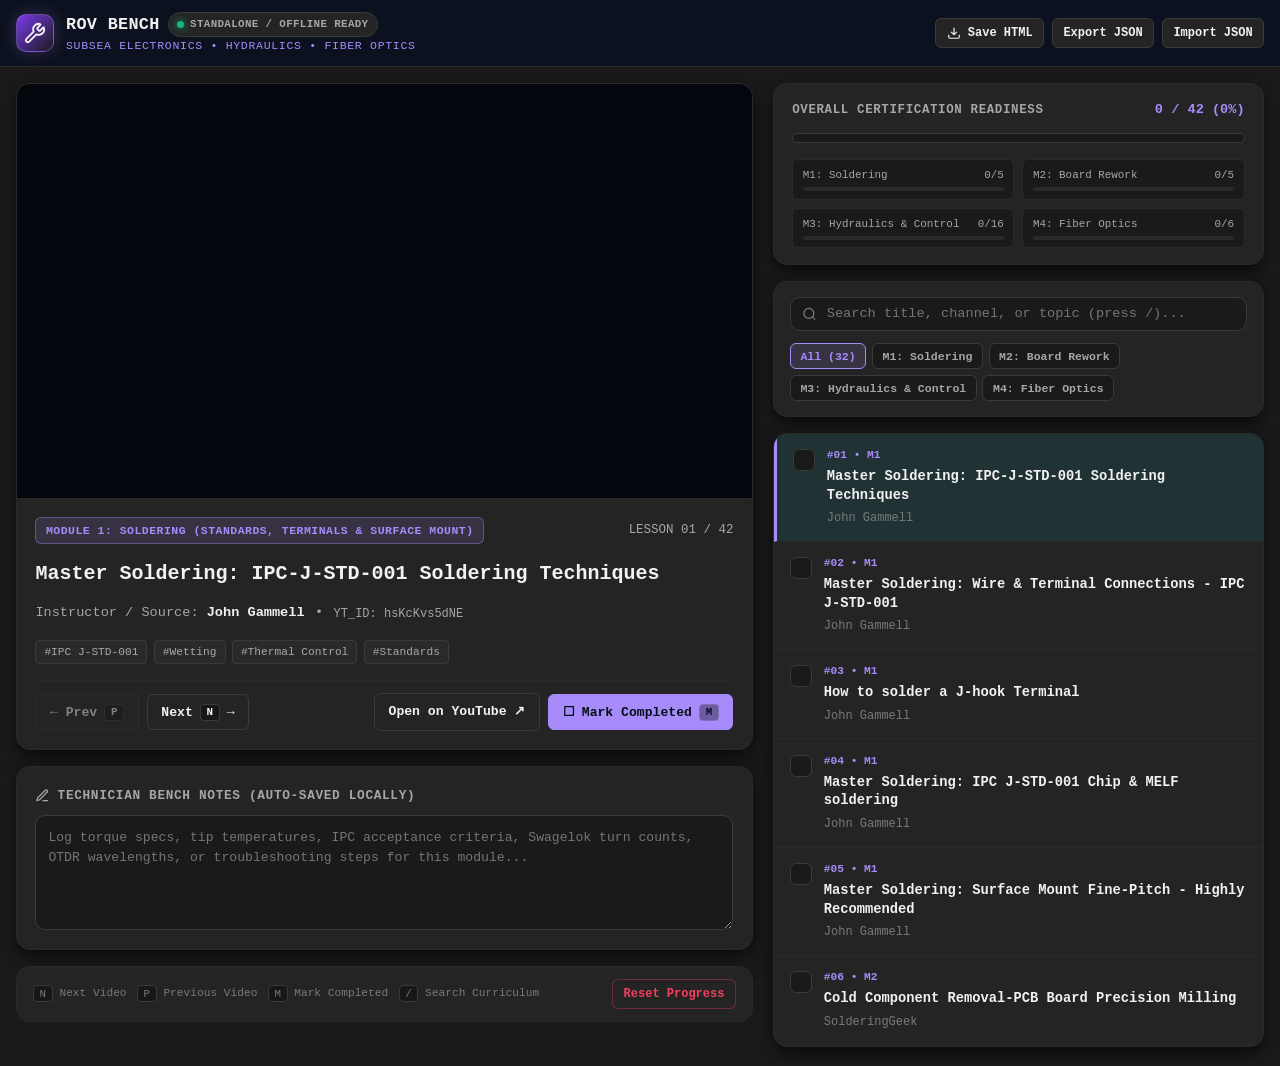
==== commit 2a929bd1: "Align to SHKLR brand kit: dark plate #1a1a1a, ink #f2f2f2, glyph #a78bfa, SHKLR Mono Narrow, wordmar" ====
--- a/index.html
+++ b/index.html
@@ -12,20 +12,42 @@
   <link rel="manifest" href="manifest.webmanifest" />
   <link rel="apple-touch-icon" href="icon-192.png" />
   <style>
+    @font-face {
+      font-family: "SHKLR Mono Narrow";
+      src: url("fonts/SHKLRMonoNarrow-Regular.woff2") format("woff2");
+      font-weight: 400;
+      font-style: normal;
+      font-display: swap;
+    }
+    @font-face {
+      font-family: "SHKLR Mono Narrow";
+      src: url("fonts/SHKLRMonoNarrow-Medium.woff2") format("woff2");
+      font-weight: 500;
+      font-style: normal;
+      font-display: swap;
+    }
+    @font-face {
+      font-family: "SHKLR Mono Narrow";
+      src: url("fonts/SHKLRMonoNarrow-Bold.woff2") format("woff2");
+      font-weight: 700;
+      font-style: normal;
+      font-display: swap;
+    }
+
     /* ==========================================================================
        DESIGN TOKENS & RESET (Zero-Dependency Tactical/Subsea Dark UI)
        ========================================================================== */
     :root {
-      --bg-void: #070b14;
+      --bg-void: #0f0f0f;
       --bg-base: #1a1a1a;
       --bg-surface: #242424;
-      --bg-elevated: #1e293b;
-      --bg-hover: #263349;
-      --border-subtle: #1e293b;
-      --border-strong: #334155;
-      --text-primary: #f1f5f9;
-      --text-secondary: #94a3b8;
-      --text-muted: #64748b;
+      --bg-elevated: #2a2a2a;
+      --bg-hover: #333333;
+      --border-subtle: #2a2a2a;
+      --border-strong: #3a3a3a;
+      --text-primary: #f2f2f2;
+      --text-secondary: #a6a6a6;
+      --text-muted: #7a7a7a;
       --accent-cyan: #a78bfa;
       --accent-cyan-dim: rgba(167, 139, 250, 0.14);
       --accent-cyan-border: rgba(167, 139, 250, 0.4);
@@ -34,8 +56,8 @@
       --accent-emerald: #10b981;
       --accent-emerald-dim: rgba(16, 185, 129, 0.15);
       --accent-rose: #f43f5e;
-      --font-sans: -apple-system, BlinkMacSystemFont, "Segoe UI", Roboto, Oxygen, Ubuntu, Cantarell, "Helvetica Neue", sans-serif;
-      --font-mono: ui-monospace, SFMono-Regular, Menlo, Monaco, Consolas, "Liberation Mono", "Courier New", monospace;
+      --font-sans: "SHKLR Mono Narrow", ui-monospace, "Monaspace Neon", monospace;
+      --font-mono: "SHKLR Mono Narrow", ui-monospace, "Monaspace Neon", monospace;
       --radius-sm: 6px;
       --radius-md: 10px;
       --radius-lg: 14px;
@@ -119,7 +141,8 @@
     .brand-title {
       font-size: 1.05rem;
       font-weight: 700;
-      letter-spacing: -0.01em;
+      letter-spacing: 0.02em;
+      text-transform: uppercase;
       color: var(--text-primary);
       display: flex;
       align-items: center;
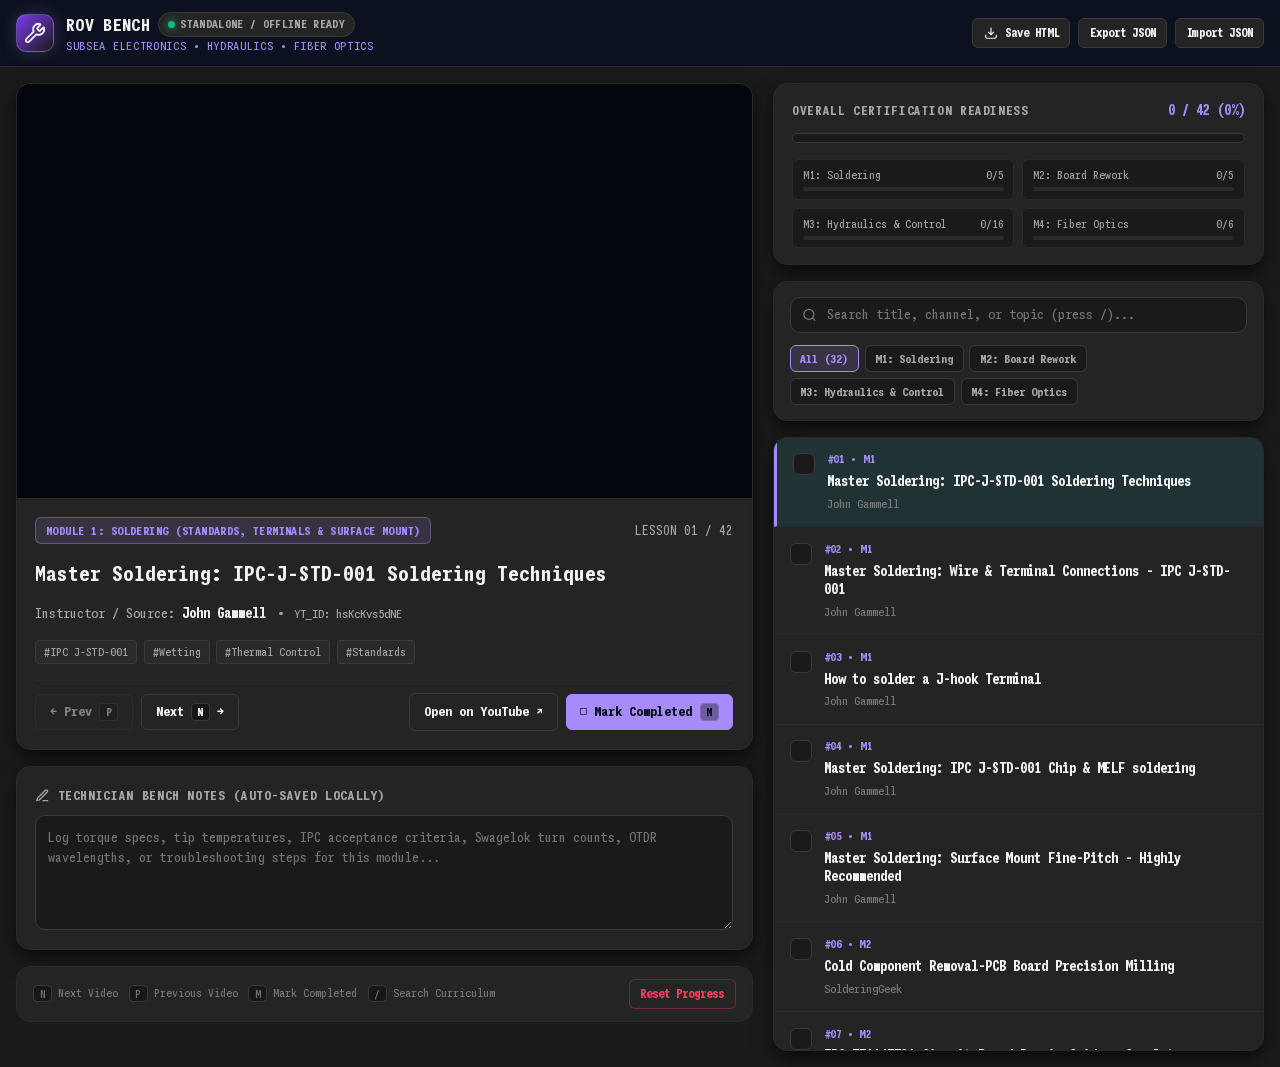
==== commit 88f3cbe7: "Remove auto-scroll of active lesson into view" ====
--- a/index.html
+++ b/index.html
@@ -1400,11 +1400,7 @@
         `;
       }).join("");
 
-      // Scroll active item smoothly into view within sidebar
-      const activeEl = els.lessonList.querySelector(".lesson-item.active");
-      if (activeEl) {
-        activeEl.scrollIntoView({ block: "nearest", behavior: "smooth" });
-      }
+
     }
 
     function escapeHtml(str) {
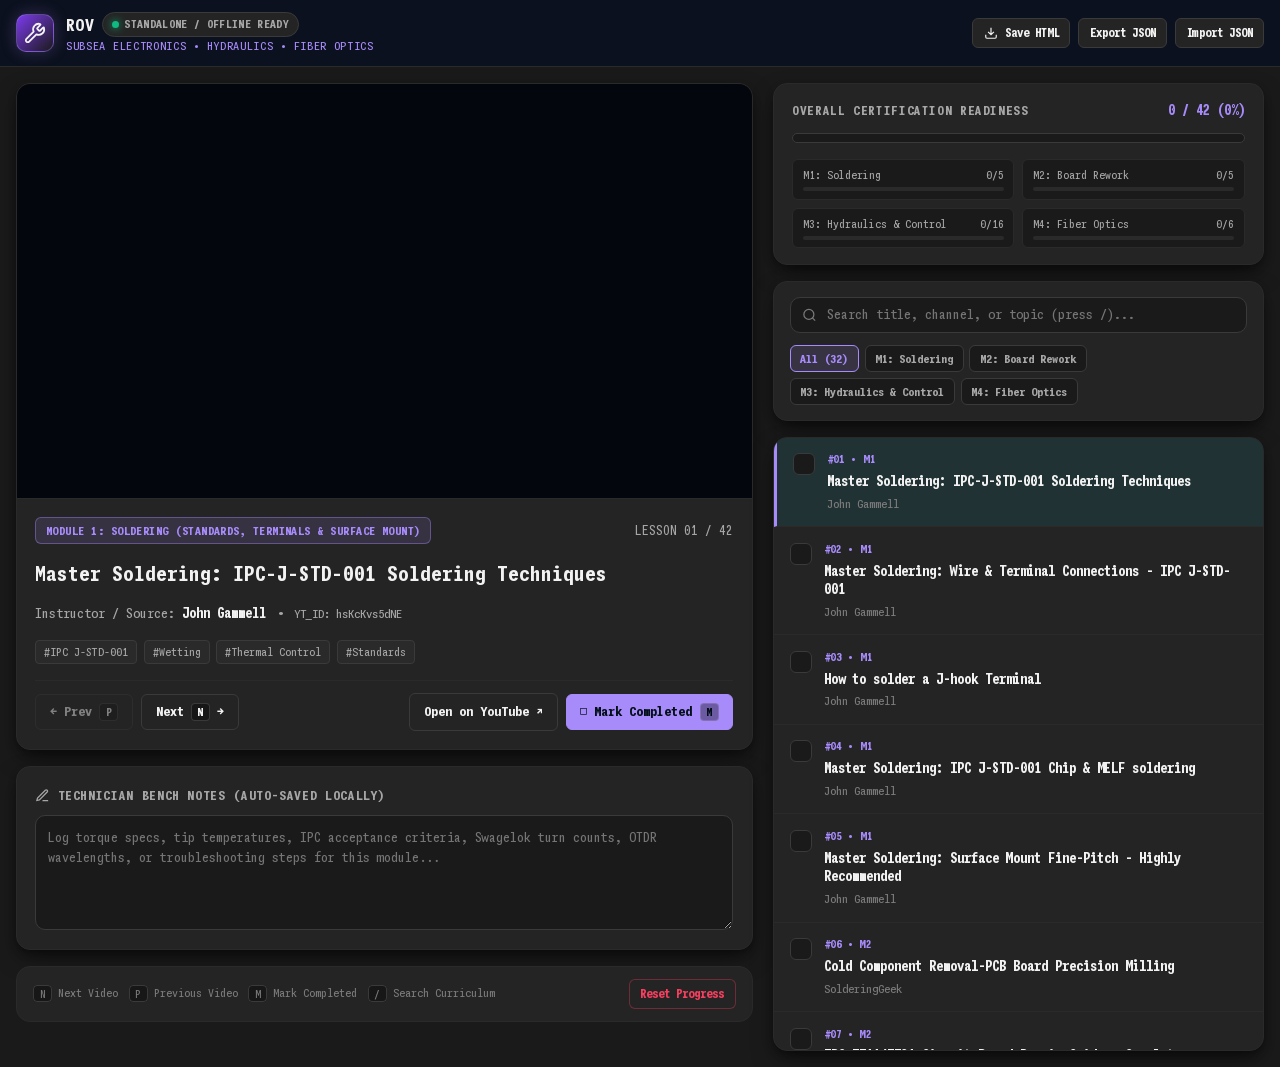
==== commit 0f2d720e: "Rename to ROV; solid #1a1a1a plate, consistent 2px #a78bfa glyph" ====
--- a/index.html
+++ b/index.html
@@ -6,9 +6,9 @@
   <meta name="theme-color" content="#1a1a1a" />
   <meta name="apple-mobile-web-app-capable" content="yes" />
   <meta name="apple-mobile-web-app-status-bar-style" content="black-translucent" />
-  <meta name="apple-mobile-web-app-title" content="ROV Bench" />
-  <meta name="description" content="Complete ROV Bench covering Soldering, Board Rework, Hydraulics, Fiber Optics, Electrical/HV Safety, Schematics, LARS, and HSEQ." />
-  <title>ROV Bench</title>
+  <meta name="apple-mobile-web-app-title" content="ROV" />
+  <meta name="description" content="Complete ROV covering Soldering, Board Rework, Hydraulics, Fiber Optics, Electrical/HV Safety, Schematics, LARS, and HSEQ." />
+  <title>ROV</title>
   <link rel="manifest" href="manifest.webmanifest" />
   <link rel="apple-touch-icon" href="icon-192.png" />
   <style>
@@ -831,7 +831,7 @@
         </div>
         <div>
           <div class="brand-title">
-            ROV Bench
+            ROV
             <span id="pwa-badge" class="pwa-status-badge" title="Progressive Web App & Offline Cache Status">
               <span id="net-dot" class="status-dot"></span>
               <span id="pwa-status-text">PWA READY</span>
@@ -870,7 +870,7 @@
         <div class="player-wrapper">
           <iframe
             id="yt-player"
-            title="ROV Bench Video Player"
+            title="ROV Video Player"
             allow="accelerometer; autoplay; clipboard-write; encrypted-media; gyroscope; picture-in-picture; web-share"
             allowfullscreen
             referrerpolicy="strict-origin-when-cross-origin">
@@ -1137,8 +1137,8 @@
       if (appleIconLink) appleIconLink.href = icon192;
 
       const manifestObj = {
-        name: "ROV Bench",
-        short_name: "ROV Bench",
+        name: "ROV",
+        short_name: "ROV",
         description: "Subsea ROV Technician Training: Soldering, Board Rework, Relays, Servos, Hydraulics, and Fiber Optics.",
         start_url: window.location.href.split("#")[0],
         display: "standalone",
@@ -1235,7 +1235,7 @@
       window.addEventListener("appinstalled", () => {
         installBtn.style.display = "none";
         badgeText.textContent = "INSTALLED APP";
-        showToast("ROV Bench installed!");
+        showToast("ROV installed!");
       });
     }
 
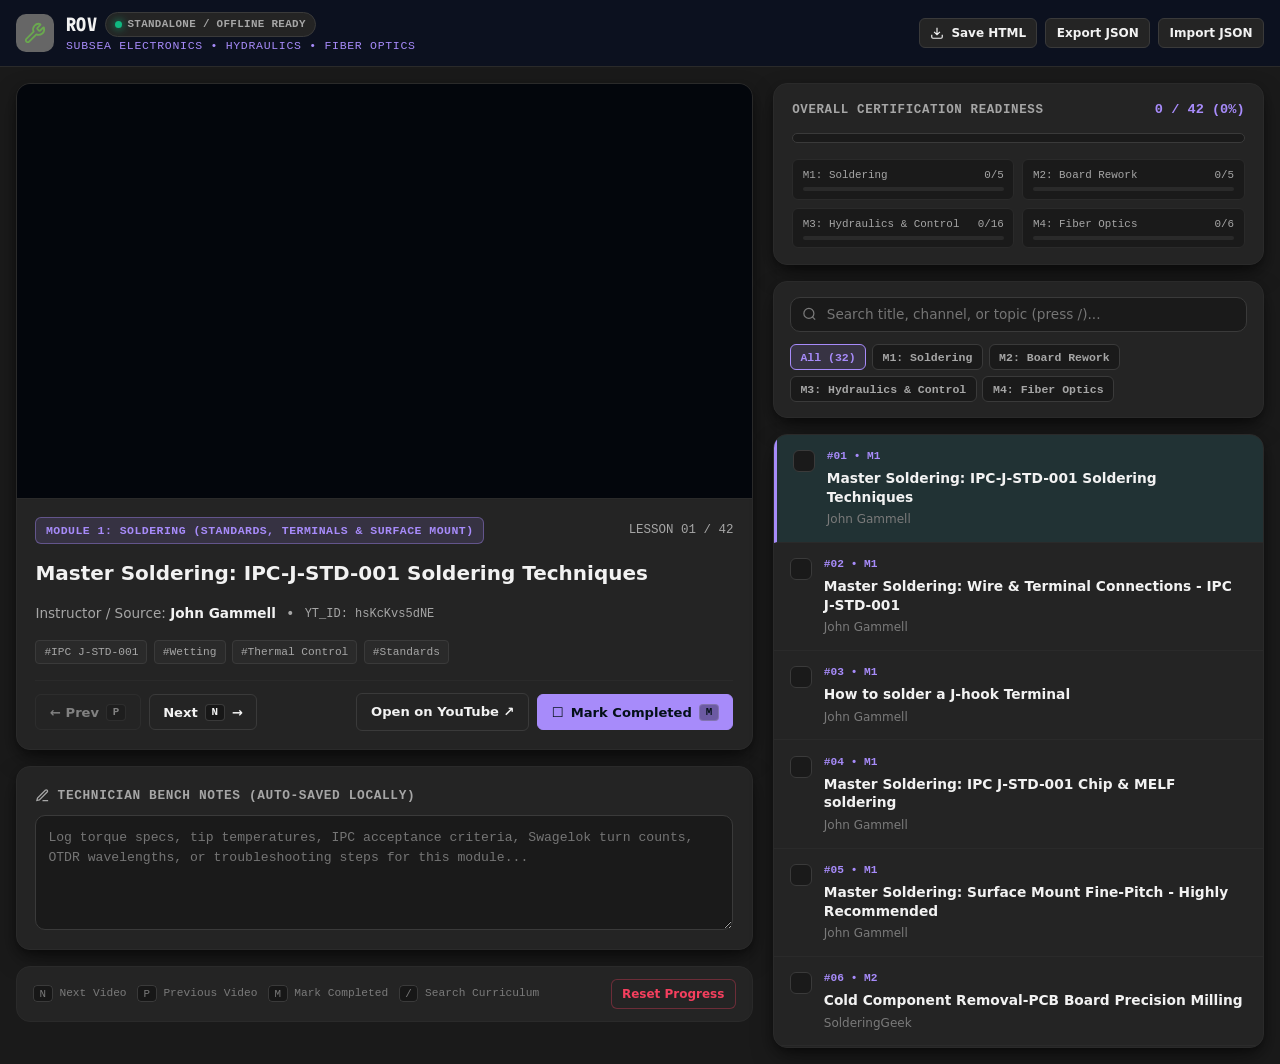
==== commit 2b7ffb7f: "Brand kit rev 4: Chief icon revision + brand/UI font split - Icons: stroke 2 (FILMS/REMOTE 1.5), gre" ====
--- a/index.html
+++ b/index.html
@@ -10,29 +10,25 @@
   <meta name="description" content="Complete ROV covering Soldering, Board Rework, Hydraulics, Fiber Optics, Electrical/HV Safety, Schematics, LARS, and HSEQ." />
   <title>ROV</title>
   <link rel="manifest" href="manifest.webmanifest" />
-  <link rel="apple-touch-icon" href="icon-192.png" />
+  <link rel="icon" href="favicon.ico" sizes="48x48" />
+  <link rel="icon" href="favicon.svg" type="image/svg+xml" />
+  <link rel="apple-touch-icon" href="apple-touch-icon.png" />
+  <link rel="apple-touch-startup-image" href="splash/splash-iphone-se-750x1334.png" media="(device-width: 375px) and (device-height: 667px) and (-webkit-device-pixel-ratio: 2) and (orientation: portrait)" />
+  <link rel="apple-touch-startup-image" href="splash/splash-iphone-13-14-1170x2532.png" media="(device-width: 390px) and (device-height: 844px) and (-webkit-device-pixel-ratio: 3) and (orientation: portrait)" />
+  <link rel="apple-touch-startup-image" href="splash/splash-iphone-15-16-1179x2556.png" media="(device-width: 393px) and (device-height: 852px) and (-webkit-device-pixel-ratio: 3) and (orientation: portrait)" />
+  <link rel="apple-touch-startup-image" href="splash/splash-iphone-16-pro-max-1320x2868.png" media="(device-width: 440px) and (device-height: 956px) and (-webkit-device-pixel-ratio: 3) and (orientation: portrait)" />
+  <link rel="apple-touch-startup-image" href="splash/splash-ipad-air-11-1640x2360.png" media="(device-width: 820px) and (device-height: 1180px) and (-webkit-device-pixel-ratio: 2) and (orientation: portrait)" />
+  <meta property="og:type" content="website" />
+  <meta property="og:title" content="ROV" />
+  <meta property="og:description" content="Self-led ROV maintainer training curriculum." />
+  <meta property="og:url" content="https://sergioshklr.github.io/rov/" />
+  <meta property="og:image" content="https://sergioshklr.github.io/rov/og.png" />
+  <meta property="og:image:width" content="1200" />
+  <meta property="og:image:height" content="630" />
+  <meta name="twitter:card" content="summary_large_image" />
+  <meta name="twitter:image" content="https://sergioshklr.github.io/rov/x-card.png" />
   <style>
-    @font-face {
-      font-family: "SHKLR Mono Narrow";
-      src: url("fonts/SHKLRMonoNarrow-Regular.woff2") format("woff2");
-      font-weight: 400;
-      font-style: normal;
-      font-display: swap;
-    }
-    @font-face {
-      font-family: "SHKLR Mono Narrow";
-      src: url("fonts/SHKLRMonoNarrow-Medium.woff2") format("woff2");
-      font-weight: 500;
-      font-style: normal;
-      font-display: swap;
-    }
-    @font-face {
-      font-family: "SHKLR Mono Narrow";
-      src: url("fonts/SHKLRMonoNarrow-Bold.woff2") format("woff2");
-      font-weight: 700;
-      font-style: normal;
-      font-display: swap;
-    }
+    @font-face { font-family: "Martian Mono"; src: url("fonts/MartianMono-Condensed[wght].woff2") format("woff2"); font-weight: 100 800; font-style: normal; font-display: swap; }
 
     /* ==========================================================================
        DESIGN TOKENS & RESET (Zero-Dependency Tactical/Subsea Dark UI)
@@ -56,8 +52,10 @@
       --accent-emerald: #10b981;
       --accent-emerald-dim: rgba(16, 185, 129, 0.15);
       --accent-rose: #f43f5e;
-      --font-sans: "SHKLR Mono Narrow", ui-monospace, "Monaspace Neon", monospace;
-      --font-mono: "SHKLR Mono Narrow", ui-monospace, "Monaspace Neon", monospace;
+      --font-brand: "Martian Mono", ui-monospace, monospace;
+      --font-ui: system-ui, -apple-system, "Segoe UI", Roboto, "Helvetica Neue", Arial, sans-serif;
+      --font-sans: var(--font-ui);
+      --font-mono: ui-monospace, "SF Mono", Menlo, Consolas, "Liberation Mono", monospace;
       --radius-sm: 6px;
       --radius-md: 10px;
       --radius-lg: 14px;
@@ -129,16 +127,16 @@
       width: 38px;
       height: 38px;
       border-radius: var(--radius-md);
-      background: linear-gradient(135deg, #7c3aed, #1a1a1a);
-      border: 1px solid var(--accent-cyan-border);
+      background: #666666; /* SHKLR kit rev 4: ROV icon plate */
+      color: #6aa84f; /* kit wrench colour */
       display: flex;
       align-items: center;
       justify-content: center;
       flex-shrink: 0;
-      box-shadow: 0 0 15px rgba(167, 139, 250, 0.25);
     }
 
     .brand-title {
+      font-family: var(--font-brand);
       font-size: 1.05rem;
       font-weight: 700;
       letter-spacing: 0.02em;
@@ -1163,7 +1161,7 @@
       const badgeText = document.getElementById("pwa-status-text");
       if ("serviceWorker" in navigator && (window.location.protocol === "https:" || window.location.hostname === "localhost" || window.location.hostname === "127.0.0.1")) {
         const swCode = `
-          const CACHE_NAME = 'rov-curriculum-v2';
+          const CACHE_NAME = 'rov-curriculum-v3';
           self.addEventListener('install', (event) => {
             self.skipWaiting();
             event.waitUntil(
